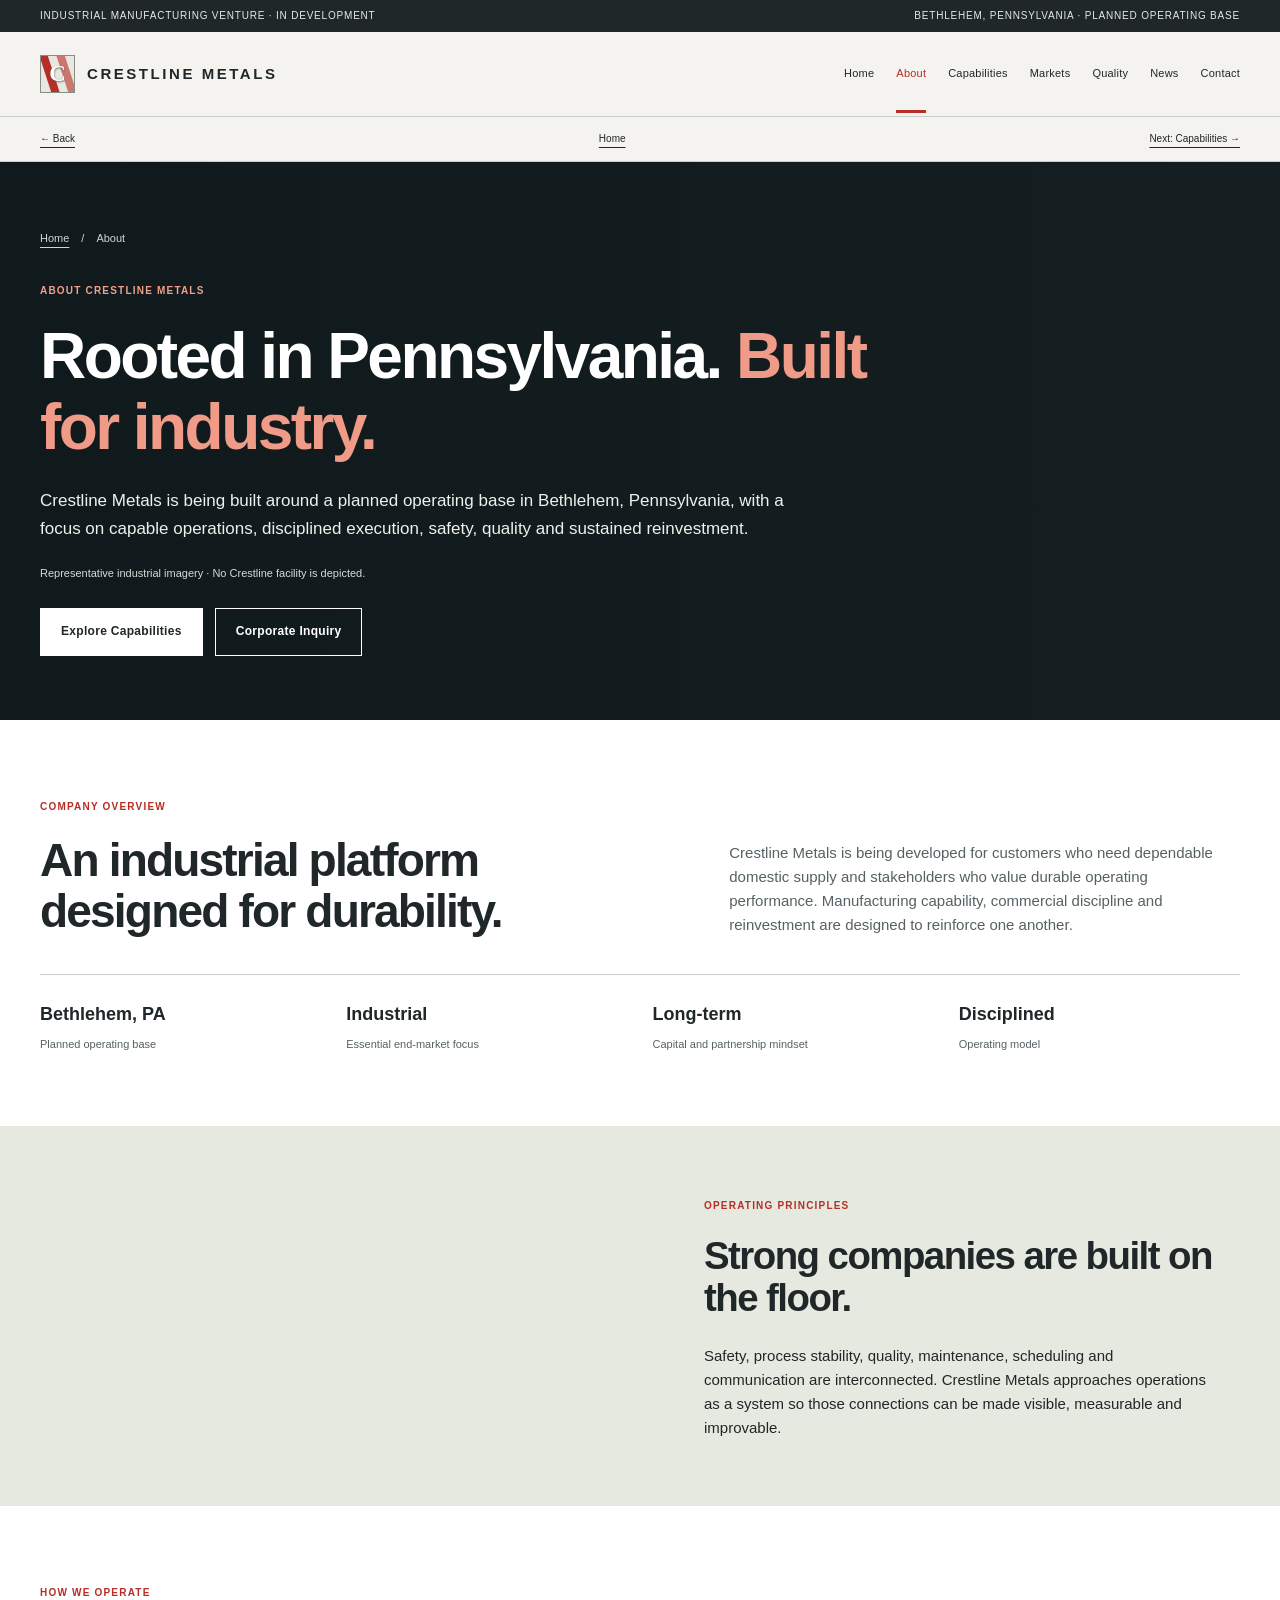
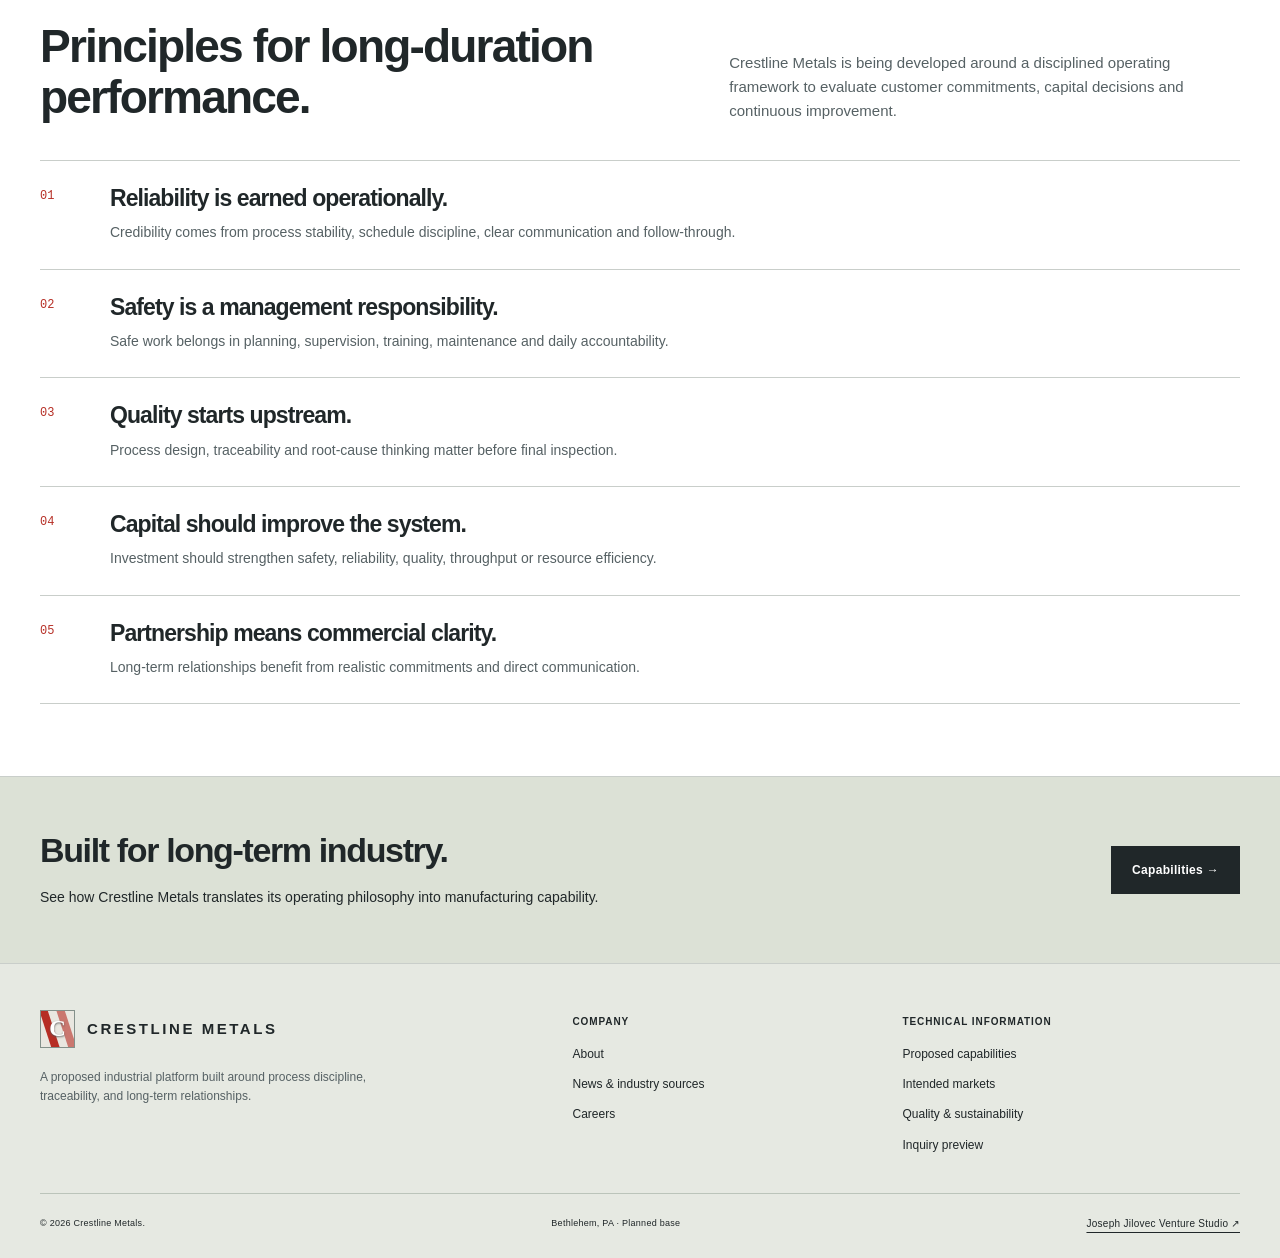
==== about.html @ 46e15cd1 "Build Crestline's material-to-buyer story and consolidate its theme Connect requirements, a proposed" ====
<!doctype html><html lang='en'><head><meta charset='utf-8'><meta name='viewport' content='width=device-width,initial-scale=1'><meta name="description" content="Company direction for a steel-manufacturing venture in development, with Bethlehem, Pennsylvania as the planned operating base."><title>About | Crestline Metals</title><link rel='stylesheet' href='/styles.css'><link rel="canonical" href="https://crestlinemetals.josephjilovec.com/about"><meta property="og:site_name" content="Crestline Metals"><meta property="og:type" content="website"><meta property="og:url" content="https://crestlinemetals.josephjilovec.com/about"><link rel="icon" href="/assets/crestline-mark.svg" type="image/svg+xml"></head><body><a class="skip" href="#main">Skip to content</a><header class="site-header"><div class="stage-strip"><div class="wrap"><span>Industrial manufacturing venture · In development</span><span>Bethlehem, Pennsylvania · Planned operating base</span></div></div><div class="wrap nav"><a class="brand" href="/" aria-label="Crestline Metals home"><span class="mark" aria-hidden="true"><span>C</span></span><span class="brandtext"><strong>CRESTLINE METALS</strong></span></a><nav class="navlinks" aria-label="Main navigation"><a href="/">Home</a><a href="/about" aria-current="page">About</a><a href="/capabilities">Capabilities</a><a href="/markets">Markets</a><a href="/quality">Quality</a><a href="/news">News</a><a href="/contact">Contact</a></nav><button class="menu" id="menu" type="button" aria-expanded="false" aria-controls="mobilepanel">Menu <span aria-hidden="true">+</span></button></div><nav class="mobilepanel" id="mobilepanel" aria-label="Mobile navigation" hidden><a href="/">Home</a><a href="/about" aria-current="page">About</a><a href="/capabilities">Capabilities</a><a href="/markets">Markets</a><a href="/quality">Quality</a><a href="/news">News</a><a href="/contact">Contact</a><a href="/careers">Careers</a></nav></header><div class='backbar'><div class='wrap'><a href='/' onclick='if(history.length>1){event.preventDefault();history.back()}'>← Back</a><a href='/'>Home</a><a href='/capabilities'>Next: Capabilities →</a></div></div><main id="main"><section class='hero page'><div class='hero-bg' aria-hidden='true' style="background-image:url('https://images.pexels.com/photos/32845683/pexels-photo-32845683.jpeg?auto=compress&cs=tinysrgb&w=1400')"></div><div class='hero-grid'></div><div class='wrap hero-inner'><div class='breadcrumb'><a href='/'>Home</a><span>/</span><span>About</span></div><span class='eyebrow'>About Crestline Metals</span><h1>Rooted in Pennsylvania. <span>Built for industry.</span></h1><p class='lead'>Crestline Metals is being built around a planned operating base in Bethlehem, Pennsylvania, with a focus on capable operations, disciplined execution, safety, quality and sustained reinvestment.</p><p class='image-note'>Representative industrial imagery · No Crestline facility is depicted.</p><div class='hero-actions'><a class='btn white' href='/capabilities'>Explore Capabilities</a><a class='btn outline' href='/contact'>Corporate Inquiry</a></div></div></section><section class='section white'><div class='wrap'><div class='section-head' data-reveal><div><span class='eyebrow'>Company Overview</span><h2>An industrial platform designed for durability.</h2></div><p>Crestline Metals is being developed for customers who need dependable domestic supply and stakeholders who value durable operating performance. Manufacturing capability, commercial discipline and reinvestment are designed to reinforce one another.</p></div><div class='statband'><div class='stat'><strong>Bethlehem, PA</strong><span>Planned operating base</span></div><div class='stat'><strong>Industrial</strong><span>Essential end-market focus</span></div><div class='stat'><strong>Long-term</strong><span>Capital and partnership mindset</span></div><div class='stat'><strong>Disciplined</strong><span>Operating model</span></div></div></div></section><section class='split'><div class='split-image' role='img' aria-label='Representative industrial imagery; not a Crestline facility' style="background-image:url('https://images.pexels.com/photos/2760241/pexels-photo-2760241.jpeg?auto=compress&cs=tinysrgb&w=1000')"></div><div class='split-copy'><span class='eyebrow'>Operating Principles</span><h2>Strong companies are built on the floor.</h2><p>Safety, process stability, quality, maintenance, scheduling and communication are interconnected. Crestline Metals approaches operations as a system so those connections can be made visible, measurable and improvable.</p></div></section><section class='section white'><div class='wrap'><div class='section-head'><div><span class='eyebrow'>How We Operate</span><h2>Principles for long-duration performance.</h2></div><p>Crestline Metals is being developed around a disciplined operating framework to evaluate customer commitments, capital decisions and continuous improvement.</p></div><div class='principles'><article class='principle'><i>01</i><div><h3>Reliability is earned operationally.</h3><p>Credibility comes from process stability, schedule discipline, clear communication and follow-through.</p></div></article><article class='principle'><i>02</i><div><h3>Safety is a management responsibility.</h3><p>Safe work belongs in planning, supervision, training, maintenance and daily accountability.</p></div></article><article class='principle'><i>03</i><div><h3>Quality starts upstream.</h3><p>Process design, traceability and root-cause thinking matter before final inspection.</p></div></article><article class='principle'><i>04</i><div><h3>Capital should improve the system.</h3><p>Investment should strengthen safety, reliability, quality, throughput or resource efficiency.</p></div></article><article class='principle'><i>05</i><div><h3>Partnership means commercial clarity.</h3><p>Long-term relationships benefit from realistic commitments and direct communication.</p></div></article></div></div></section></main><section class='final'><div class='wrap finalgrid'><div><h2>Built for long-term industry.</h2><p>See how Crestline Metals translates its operating philosophy into manufacturing capability.</p></div><a class='btn dark' href='/capabilities'>Capabilities →</a></div></section><footer><div class="wrap"><div class="footergrid"><div class="footerbrand"><a class="brand" href="/"><span class="mark" aria-hidden="true"><span>C</span></span><span class="brandtext"><strong>CRESTLINE METALS</strong></span></a><p>A proposed industrial platform built around process discipline, traceability, and long-term relationships.</p></div><nav class="fcol" aria-label="Company links"><h2>Company</h2><a href="/about">About</a><a href="/news">News &amp; industry sources</a><a href="/careers">Careers</a></nav><nav class="fcol" aria-label="Technical links"><h2>Technical information</h2><a href="/capabilities">Proposed capabilities</a><a href="/markets">Intended markets</a><a href="/quality">Quality &amp; sustainability</a><a href="/contact">Inquiry preview</a></nav></div><div class="footerbottom"><span>© <span data-year>2026</span> Crestline Metals.</span><span>Bethlehem, PA · Planned base</span><a href="https://josephjilovec.com" target="_blank" rel="noopener noreferrer">Joseph Jilovec Venture Studio ↗</a></div></div></footer><script src='/site.js'></script></body></html>
---- styles.css ----
:root{--ink:#202729;--muted:#566164;--red:#b62e25;--paper:#f4f3ef;--white:#fff;--line:#c9ceca;--dark:#202729;--max:1260px}*{box-sizing:border-box}html{scroll-behavior:smooth;scroll-padding-top:130px}body{margin:0;background:var(--paper);color:var(--ink);font:16px/1.6 "Arial",ui-sans-serif,system-ui,sans-serif;-webkit-font-smoothing:antialiased}a{color:inherit;text-underline-offset:5px}button,input,select,textarea{font:inherit}button{cursor:pointer}img{display:block;max-width:100%;height:auto}h1,h2,h3,h4,p,figure{margin:0}h1,h2,h3,h4{line-height:1.1;font-weight:700;letter-spacing:-.04em}h1{font-size:clamp(46px,5.5vw,78px)}h2{font-size:clamp(34px,3.6vw,52px)}h3{font-size:24px}p+p{margin-top:18px}.wrap{width:min(calc(100% - 80px),var(--max));margin-inline:auto}a:focus-visible,button:focus-visible,select:focus-visible,input:focus-visible,textarea:focus-visible,summary:focus-visible,[tabindex="-1"]:focus-visible{outline:3px solid var(--red);outline-offset:5px}[hidden]{display:none!important}::selection{background:#eac1b7;color:#202729}.skip{position:fixed;top:8px;left:15px;transform:translateY(-170%);z-index:100;background:#fff;border:2px solid var(--red);padding:10px 15px}.skip:focus{transform:translateY(0)}.site-header{position:sticky;top:0;background:var(--paper);z-index:20;border-bottom:1px solid var(--line)}.stage-strip{background:var(--ink);color:#e6e9e4;font-size:9px;letter-spacing:.08em;text-transform:uppercase}.stage-strip>.wrap{display:flex;justify-content:space-between;gap:20px;padding-block:9px;line-height:1.4}.nav{display:flex;justify-content:space-between;gap:25px;align-items:center;min-height:84px}.brand{display:flex;gap:12px;align-items:center;text-decoration:none;color:var(--ink);flex-shrink:0}.brandtext strong{display:block;font-size:15px;font-weight:800;letter-spacing:.17em}.mark{position:relative;display:grid;place-items:center;width:35px;height:38px;background:#e9e7e0;border:1px solid #83908a;overflow:hidden;isolation:isolate;font-family:Georgia,serif;font-size:23px;font-weight:700}.mark:before,.mark:after{content:"";width:8px;height:55px;position:absolute;z-index:-1;background:var(--red);transform:rotate(-18deg);top:-8px}.mark:before{left:5px}.mark:after{right:3px;opacity:.6}.mark span{color:#fff;text-shadow:0 1px 2px #555}.navlinks{display:flex;gap:22px;align-items:center;font-size:11px;letter-spacing:.02em}.navlinks a{text-decoration:none;padding-block:30px;position:relative}.navlinks a:hover,.navlinks a[aria-current=page]{color:var(--red)}.navlinks a[aria-current=page]:after{content:"";position:absolute;bottom:0;left:0;right:0;height:3px;background:var(--red)}.menu{display:none}.mobilepanel{padding:8px 24px 20px;max-height:70vh;overflow:auto}.mobilepanel a{display:block;text-decoration:none;padding:10px 0;border-top:1px solid var(--line);font-size:14px}.btn{display:inline-flex;align-items:center;justify-content:space-between;gap:25px;min-height:48px;padding:13px 20px;border:1px solid transparent;font-size:12px;font-weight:700;line-height:1.4;text-decoration:none;letter-spacing:.025em}.btn.red{background:var(--red);color:#fff}.btn.red:hover{background:#96251e}.btn.dark{background:var(--ink);color:#fff}.btn.dark:hover{background:#384345}.btn.white{background:#fff;color:var(--ink)}.btn.outline{border-color:currentColor;background:transparent;color:inherit}.btn span{font-size:21px;font-weight:400;line-height:1}.under-link{font-size:13px;font-weight:600}.brief-link{font-size:10px;color:var(--muted);display:block;width:fit-content;margin-top:24px}.eyebrow,.section-label{font-size:10px;font-weight:700;line-height:1.7;text-transform:uppercase;letter-spacing:.12em;color:var(--red)}.material-hero{display:grid;grid-template-columns:.9fr 1.1fr;padding-top:44px;padding-bottom:45px;gap:55px;align-items:center}.material-copy h1{margin:23px 0 28px;font-size:clamp(46px,5.1vw,73px);line-height:1.02;letter-spacing:-.055em}.material-copy h1 span{color:var(--red)}.lead{font-size:19px;line-height:1.65;max-width:630px}.material-copy .lead{font-size:17px;max-width:440px;color:#475357}.material-copy .btn{margin-top:28px}.material-copy>.under-link{display:block;margin-top:18px;font-size:12px;width:fit-content}.material-photo{align-self:stretch;display:flex;flex-direction:column;min-height:540px;background:var(--ink)}.material-photo img{flex:1;width:100%;height:460px;object-fit:cover;object-position:54% 50%}.material-photo figcaption{display:flex;justify-content:space-between;gap:16px;background:var(--ink);color:#d6dfdc;padding:13px 16px;font-size:9px;line-height:1.5}.material-photo figcaption span:first-child{text-transform:uppercase;letter-spacing:.07em;flex-shrink:0;color:#fff}.development-band{border-block:1px solid var(--line);background:#e9ebe5}.development-band>.wrap{display:grid;grid-template-columns:1.2fr 1fr 1fr}.development-band .wrap>div{padding:22px 24px;border-right:1px solid var(--line)}.development-band .wrap>div:first-child{padding-left:0}.development-band .wrap>div:last-child{border:0}.development-band span{display:block;font-size:9px;text-transform:uppercase;letter-spacing:.12em;color:var(--muted);margin-bottom:7px}.development-band strong{font-size:14px;font-weight:600}.requirements-section{padding-block:86px}.requirements-intro{display:grid;grid-template-columns:1.1fr .9fr;gap:85px;margin:22px 0 42px;align-items:end}.requirements-intro p{font-size:16px;color:var(--muted)}.requirement-topics{display:grid;grid-template-columns:repeat(3,1fr);gap:34px;margin:0}.requirement-topics>div{border-top:2px solid #8c9a93;padding-top:21px}.requirement-topics dt{font-size:17px;font-weight:700}.requirement-topics dd{font-size:14px;color:var(--muted);margin:12px 0 0}.route-section{padding-block:85px;background:#e7e9e3;border-block:1px solid var(--line)}.route-grid{display:grid;grid-template-columns:.85fr 1.15fr;gap:100px}.route-grid h2{margin:18px 0 26px}.route-grid>div>p:not(.section-label){font-size:15px;color:var(--muted)}.scope-note{font-size:11px!important;line-height:1.65;color:var(--muted);margin-top:22px!important}.route-grid .under-link{display:inline-block;margin-top:25px}.process-route{border-top:1px solid #8e9a92}.process-route details{border-bottom:1px solid #9eaaa1}.process-route summary{display:grid;grid-template-columns:34px 1fr 18px;gap:14px;align-items:start;list-style:none;cursor:pointer;padding:24px 0}.process-route summary::-webkit-details-marker{display:none}.route-number{font-size:11px;color:var(--red);padding-top:5px}.process-route summary strong{display:block;font-size:26px;font-weight:600;line-height:1.2;letter-spacing:-.025em}.process-route summary small{display:block;font-size:11px;color:var(--muted);margin-top:7px}.expand{font-size:25px;line-height:1}.process-route details[open] .expand{transform:rotate(45deg)}.process-route details>div{padding:0 30px 23px 48px;font-size:14px;color:#40514b}.process-route dl{border-left:2px solid #9bac9b;padding-left:16px;margin:20px 0 0}.process-route dt{font-size:9px;text-transform:uppercase;letter-spacing:.1em}.process-route dd{font-size:12px;margin:8px 0 0}.trace-section{display:grid;grid-template-columns:.85fr 1.15fr;gap:100px;padding-block:90px;align-items:center}.trace-intro h2{margin:18px 0 25px}.trace-intro p:not(.section-label){font-size:15px;color:var(--muted)}.trace-intro .under-link{display:inline-block;margin-top:25px}.traveler{background:#fff;border:1px solid #b3bbb4;padding:30px;box-shadow:9px 9px 0 #e1e5dc;font-family:Arial,sans-serif}.traveler-head{display:flex;justify-content:space-between;gap:18px;font:10px/1.5 ui-monospace,monospace;padding-bottom:19px;border-bottom:1px solid #bec6bd}.status-tag{color:#804520;border:1px solid #c9ae8c;background:#f8f0de;padding:3px 7px;font-size:9px}.traveler h3{font-size:29px;letter-spacing:-.03em;margin:24px 0 9px}.traveler-subtitle{font-size:11px;color:var(--muted)}.traveler dl{margin:25px 0}.traveler dl>div{display:grid;grid-template-columns:.8fr 1.2fr;gap:25px;padding:16px 0;border-top:1px solid #d2d8d1}.traveler dt{font-size:11px;font-weight:700}.traveler dd{font-size:12px;color:#59665d;margin:0}.traveler-note{font-size:10px;border-top:1px solid #bec6bd;padding-top:16px;color:#5d665f}.buyer-section{background:var(--ink);color:#dfe4de;padding-block:85px}.buyer-grid{display:grid;grid-template-columns:.85fr 1.15fr;gap:100px}.buyer-section .section-label{color:#f0a08d}.buyer-section h2{color:#fff;margin:18px 0 28px}.buyer-section p{font-size:15px}.buyer-section .scope-note{color:#bec8c0}.buyer-workspace{background:#fff;color:var(--ink);padding:30px}.buyer-workspace form{display:grid;gap:22px}.field label{display:block;font-size:12px;font-weight:700;margin-bottom:9px}.field label span{font-weight:400;color:var(--muted);font-size:10px}.field input,.field select,.field textarea{display:block;width:100%;min-height:48px;padding:12px;border:1px solid #8d9c90;border-radius:0;color:var(--ink);background:#fff;font-size:15px}.field textarea{resize:vertical;min-height:100px}.buyer-workspace .btn{width:100%}.brief-result{border-top:1px dashed var(--line);margin-top:28px;padding-top:26px}.brief-result h3{margin-bottom:20px;font-size:24px}.brief-result label{display:block;font-size:10px;text-transform:uppercase;letter-spacing:.08em;color:#5a665e;margin-bottom:8px}.brief-result textarea{display:block;width:100%;font:12px/1.7 ui-monospace,monospace;color:var(--ink);background:#f0f2eb;border:1px solid #aab5a7;padding:13px;min-height:280px;resize:vertical}.brief-result #brief-status{font-size:11px;color:var(--muted);padding:12px 0}.brief-result .scope-note{font-size:10px!important;color:var(--muted);margin-top:14px!important}.technical-index{padding-block:80px;display:grid;grid-template-columns:.85fr 1.15fr;gap:100px}.technical-index h2{margin-top:18px}.technical-index nav{border-top:1px solid #9da89e}.technical-index nav a{display:flex;justify-content:space-between;align-items:center;gap:24px;text-decoration:none;border-bottom:1px solid var(--line);padding:22px 0;font-size:16px}.technical-index nav a:hover{color:var(--red)}footer{background:#e6e9e2;border-top:1px solid var(--line);padding:46px 0 26px}.footergrid{display:grid;grid-template-columns:1.4fr .8fr 1fr;gap:60px}.footerbrand p{font-size:12px;color:var(--muted);max-width:330px;margin-top:20px}.fcol h2{font-size:10px;letter-spacing:.09em;text-transform:uppercase;margin:6px 0 18px}.fcol a{display:block;width:fit-content;font-size:12px;text-decoration:none;margin-top:11px}.fcol a:hover{text-decoration:underline}.footerbottom{display:flex;justify-content:space-between;gap:20px;font-size:9px;letter-spacing:.03em;border-top:1px solid #bbc4ba;margin-top:38px;padding-top:22px}.footerbottom a{font-size:10px}.backbar{border-bottom:1px solid var(--line);font-size:10px}.backbar>.wrap{display:flex;justify-content:space-between;gap:20px;padding-block:14px}.hero.page{position:relative;isolation:isolate;color:#fff;overflow:hidden;background:var(--ink);padding:68px 0 64px}.hero-bg{position:absolute;inset:0;z-index:-2;background-position:center;background-size:cover}.hero.page:after{content:"";position:absolute;inset:0;z-index:-1;background:linear-gradient(90deg,rgba(15,25,28,.95),rgba(15,25,28,.66))}.hero-inner{position:relative}.hero.page h1{color:#fff;font-size:clamp(42px,5vw,68px);max-width:850px;margin:20px 0 25px}.hero.page h1 span{color:#f09b88}.hero .eyebrow{color:#f0a08d}.breadcrumb{display:flex;gap:12px;align-items:center;margin-bottom:28px;font-size:11px;color:#cbd7d0}.breadcrumb a{font-size:11px}.hero .lead{font-size:17px;max-width:750px;color:#eef1eb}.hero-actions{display:flex;gap:12px;flex-wrap:wrap;margin-top:26px}.image-note{font-size:10px;line-height:1.5;color:#d4ded6;margin-top:22px!important}.section{padding:72px 0}.section.white{background:#fff}.section.soft{background:#e9ece5}.section.dark{background:var(--ink);color:#d3ded5}.section.dark h2,.section.dark h3{color:#fff}.section.dark .eyebrow,.section.dark .num{color:#f1a18d}.section-head{display:grid;grid-template-columns:1.1fr .9fr;gap:65px;margin-bottom:37px;align-items:end}.section-head h2{margin-top:18px}.section-head>p{font-size:15px;color:var(--muted)}.dark .section-head>p{color:#c5d0c8}.grid4,.marketgrid{display:grid;grid-template-columns:repeat(4,minmax(0,1fr));gap:25px}.marketgrid{grid-template-columns:repeat(3,minmax(0,1fr))}.card{padding:25px 0;border-top:1px solid #9ba79d;text-decoration:none;display:block}.card .num{font:10px/1.5 ui-monospace,monospace;color:var(--red);display:block;margin-bottom:17px}.card h3{font-size:21px;line-height:1.2;margin:8px 0 15px}.card p{font-size:13px;line-height:1.7;color:var(--muted)}.dark .card p{color:#bdcbbf}.card small{font-size:10px;display:block;margin-top:19px;color:var(--red)}.dark .card small{color:#f2a28e}.card:hover{border-color:var(--red)}.statband{display:grid;grid-template-columns:repeat(4,minmax(0,1fr));gap:25px;border-top:1px solid var(--line);padding-top:25px}.stat strong{display:block;font-size:18px}.stat span{display:block;font-size:11px;color:var(--muted);margin-top:8px}.split{display:grid;grid-template-columns:1fr 1fr;min-height:380px;background:#e6e9e0}.split-image{min-height:360px;background-size:cover;background-position:center}.split-copy{padding:64px 10%;align-self:center}.split-copy h2{font-size:clamp(32px,3vw,46px);margin:18px 0 25px}.split-copy p{font-size:15px}.split.dark{background:var(--ink);color:#c7d3c9}.split.dark h2{color:#fff}.split.dark .eyebrow{color:#f2a28e}.principles{border-top:1px solid var(--line)}.principle{display:grid;grid-template-columns:50px 1fr;gap:20px;padding:25px 0;border-bottom:1px solid var(--line)}.principle i{font:12px/1.7 ui-monospace,monospace;color:var(--red)}.principle h3{font-size:23px;margin-bottom:10px}.principle p{font-size:14px;color:var(--muted)}.process{display:grid;grid-template-columns:repeat(4,minmax(0,1fr));gap:25px;border-top:1px solid #728477;padding-top:24px}.step b{display:block;color:#fff;font-size:16px}.step span{display:block;font-size:12px;color:#c4d0c5;margin-top:10px}.quote{border-left:3px solid var(--red);padding:10px 0 10px 30px}.quote blockquote{margin:0;font-size:clamp(24px,3vw,40px);line-height:1.4;letter-spacing:-.025em;max-width:1000px}.final{padding:55px 0;background:#dce1d6;border-top:1px solid var(--line)}.finalgrid{display:flex;align-items:center;justify-content:space-between;gap:45px}.final h2{font-size:34px}.final p{font-size:14px;margin-top:16px}.newslist{border-top:1px solid var(--line)}.newsrow{display:grid;grid-template-columns:150px 1fr;gap:40px;padding:30px 0;border-bottom:1px solid var(--line);text-decoration:none}.newsrow time{font-size:12px;color:var(--red);font-weight:700}.newsrow h3{font-size:23px;margin-bottom:12px}.newsrow p{font-size:14px;color:var(--muted)}.form-shell{display:grid;grid-template-columns:.9fr 1.1fr;gap:80px}.form-shell>div>p{font-size:15px}.contactcards{display:grid;gap:20px;margin-top:32px}.contactcard{border-top:1px solid #a4b39f;padding-top:15px}.contactcard strong{display:block;font-size:13px}.contactcard span{display:block;font-size:12px;color:var(--muted);margin-top:5px}.formgrid{display:grid;grid-template-columns:1fr 1fr;gap:24px 20px}.field.full{grid-column:1/-1}.formfoot{margin-top:25px;display:flex;justify-content:space-between;align-items:center;gap:18px}.formnote{font-size:11px;color:var(--muted);max-width:230px}.status{font-size:13px;margin-top:22px;color:var(--ink);white-space:pre-line}
@media(min-width:901px){.mobilepanel{display:none}}@media(max-width:1100px){.wrap{width:calc(100% - 56px)}.navlinks{gap:14px;font-size:10px}.brandtext strong{font-size:13px}.material-hero{gap:32px}.material-copy h1{font-size:57px}.route-grid,.trace-section,.buyer-grid,.technical-index{gap:55px}.requirements-intro{gap:50px}.grid4{grid-template-columns:repeat(2,minmax(0,1fr))}}@media(max-width:900px){.navlinks{display:none}.menu{display:flex;justify-content:space-between;align-items:center;gap:20px;min-height:44px;padding:8px 12px;font-size:12px;border:1px solid #7d8e81;background:transparent;color:var(--ink)}.nav{min-height:75px}.section-head{gap:35px}.material-copy h1{font-size:49px}.material-photo{min-height:500px}.material-photo img{height:440px}.route-grid,.trace-section,.buyer-grid,.technical-index{gap:35px}.material-photo figcaption{flex-direction:column;gap:5px}.form-shell{gap:40px}.footergrid{gap:30px}.stage-strip{font-size:8px}}@media(max-width:760px){html{scroll-padding-top:150px}.wrap{width:calc(100% - 36px)}.stage-strip>.wrap{flex-direction:column;gap:4px;padding-block:8px;font-size:8px;letter-spacing:.05em}.nav{min-height:69px}.brandtext strong{font-size:12px;letter-spacing:.13em}.mark{width:29px;height:32px;font-size:21px}.brand{gap:9px}.material-hero{grid-template-columns:1fr;padding-top:35px;padding-bottom:30px;gap:30px}.material-copy h1{font-size:clamp(43px,10vw,62px);margin:20px 0 25px}.material-copy .lead{font-size:16px}.material-photo{min-height:0}.material-photo img{height:330px;flex:auto;object-position:55% 50%}.material-photo figcaption{font-size:9px;padding:12px 14px}.material-copy>.brief-link{margin-top:18px}.development-band>.wrap{grid-template-columns:1fr}.development-band .wrap>div{padding:15px 0;border-right:0;border-bottom:1px solid var(--line);display:grid;grid-template-columns:90px 1fr;gap:15px;align-items:center}.development-band span{margin:0;font-size:8px}.development-band strong{font-size:12px}.requirements-section{padding-block:55px}.requirements-intro{grid-template-columns:1fr;gap:24px;margin-bottom:28px}.requirements-intro h2{font-size:37px}.requirements-intro p{font-size:15px}.requirement-topics{grid-template-columns:1fr;gap:23px}.requirement-topics>div{padding-top:18px;border-top-width:1px}.requirement-topics dt{font-size:17px}.requirement-topics dd{font-size:13px;margin-top:8px}.route-section{padding-block:55px}.route-grid,.trace-section,.buyer-grid,.technical-index{grid-template-columns:1fr;gap:34px}.route-grid h2,.trace-intro h2,.buyer-section h2,.technical-index h2{font-size:38px}.process-route summary{padding-block:21px;gap:9px;grid-template-columns:28px 1fr 18px}.process-route details>div{padding-left:37px;padding-right:10px}.process-route summary strong{font-size:24px}.trace-section{padding-block:55px}.traveler{padding:23px 18px;box-shadow:5px 6px 0 #e1e5dc;margin-right:5px}.traveler-head{gap:10px;font-size:9px;align-items:center}.traveler-head .status-tag{font-size:8px}.traveler h3{font-size:28px}.traveler dl>div{grid-template-columns:1fr;gap:7px;padding-block:13px}.traveler dd{font-size:12px}.buyer-section{padding-block:55px}.buyer-workspace{padding:25px 18px}.buyer-section .scope-note{font-size:11px!important}.field select,.field input,.field textarea{font-size:15px}.buyer-workspace .btn{font-size:11px;gap:15px}.technical-index{padding-block:55px}.technical-index nav a{font-size:14px}.footergrid{grid-template-columns:1fr 1fr;gap:30px 20px}.footerbrand{grid-column:1/-1}.footerbottom{flex-direction:column;gap:12px;font-size:10px}.hero.page{padding:40px 0}.hero.page h1{font-size:43px;margin-top:18px}.hero .lead{font-size:16px}.breadcrumb{margin-bottom:23px}.backbar>.wrap{font-size:9px;gap:12px;padding-block:12px}.section{padding-block:50px}.section-head{grid-template-columns:1fr;gap:24px;margin-bottom:28px}.section-head h2{font-size:35px}.grid4,.marketgrid{grid-template-columns:1fr;gap:10px}.card{padding-block:23px}.card h3{font-size:24px}.card p{font-size:14px}.statband{grid-template-columns:1fr 1fr;gap:25px}.stat strong{font-size:16px}.split{grid-template-columns:1fr}.split-image{min-height:270px}.split-copy{padding:45px 23px}.split-copy h2{font-size:35px}.process{grid-template-columns:1fr 1fr;gap:27px}.principle{grid-template-columns:28px 1fr;gap:12px}.principle h3{font-size:23px}.quote{padding-left:20px}.quote blockquote{font-size:26px}.finalgrid{flex-direction:column;align-items:flex-start;gap:25px}.final h2{font-size:32px}.newsrow{grid-template-columns:1fr;gap:12px;padding-block:26px}.form-shell{grid-template-columns:1fr;gap:38px}.formgrid{grid-template-columns:1fr;gap:20px}.formfoot{flex-direction:column;align-items:flex-start;gap:20px}.formnote{max-width:none}.image-note{font-size:9px}.eyebrow,.section-label{font-size:9px}}@media(max-width:360px){.wrap{width:calc(100% - 30px)}.brandtext strong{font-size:10px;letter-spacing:.11em}.brand{gap:8px}.menu{gap:12px;padding-inline:9px}.material-copy h1{font-size:43px}.material-photo img{height:280px}.material-photo figcaption{font-size:8px}.traveler-head{flex-wrap:wrap}.buyer-workspace{padding:22px 14px}.btn{padding:12px 15px;font-size:11px}.hero.page h1{font-size:38px}.field label{font-size:11px}.field select,.field input,.field textarea{font-size:14px}.requirement-topics dt{font-size:16px}.footergrid{grid-template-columns:1fr}.footerbrand{grid-column:auto}}@media(prefers-reduced-motion:reduce){html{scroll-behavior:auto}*,*:before,*:after{animation:none!important;transition:none!important}}

.material-photo figcaption{font-size:10px}.traveler-head,.status-tag,.traveler-note{font-size:11px}.image-note{font-size:11px}.stage-strip{font-size:10px}@media(max-width:760px){.stage-strip>.wrap{font-size:9px}.material-photo figcaption{font-size:10px}.traveler-head .status-tag{font-size:10px}.image-note{font-size:10px}}
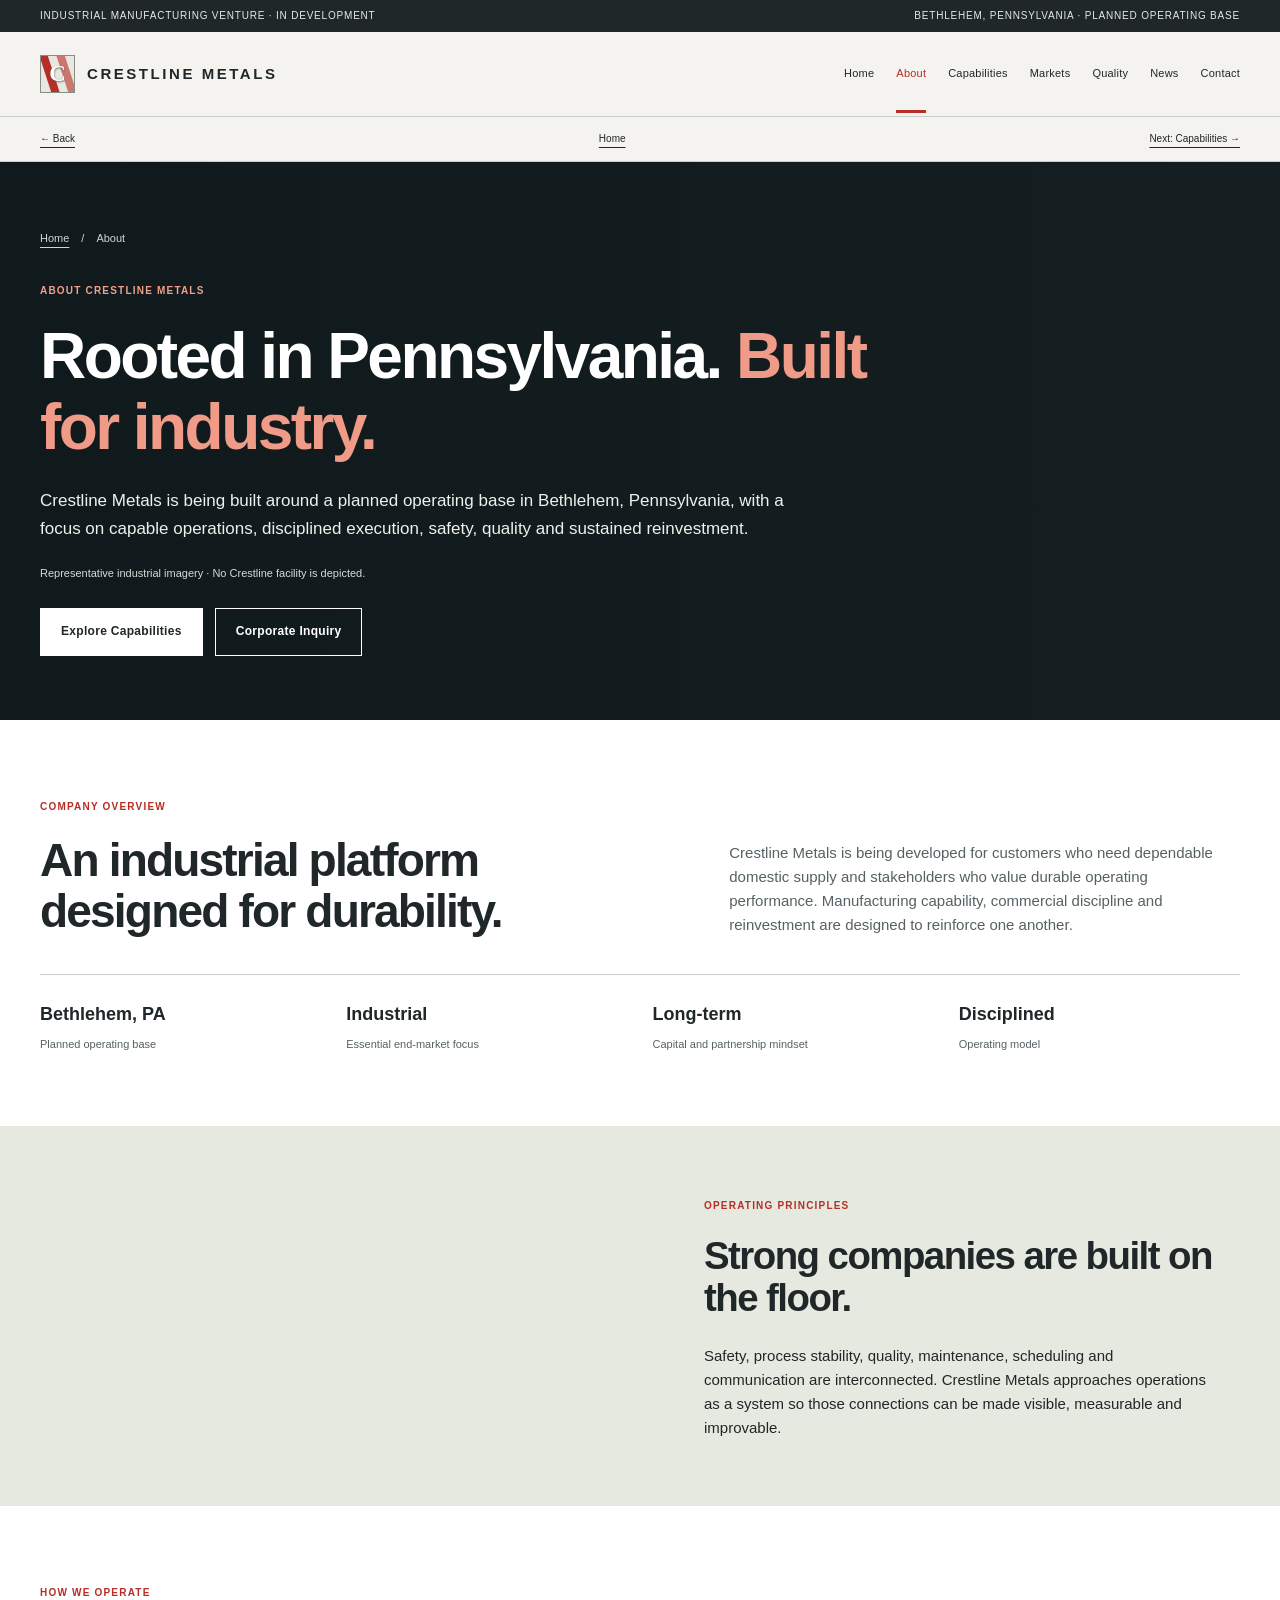
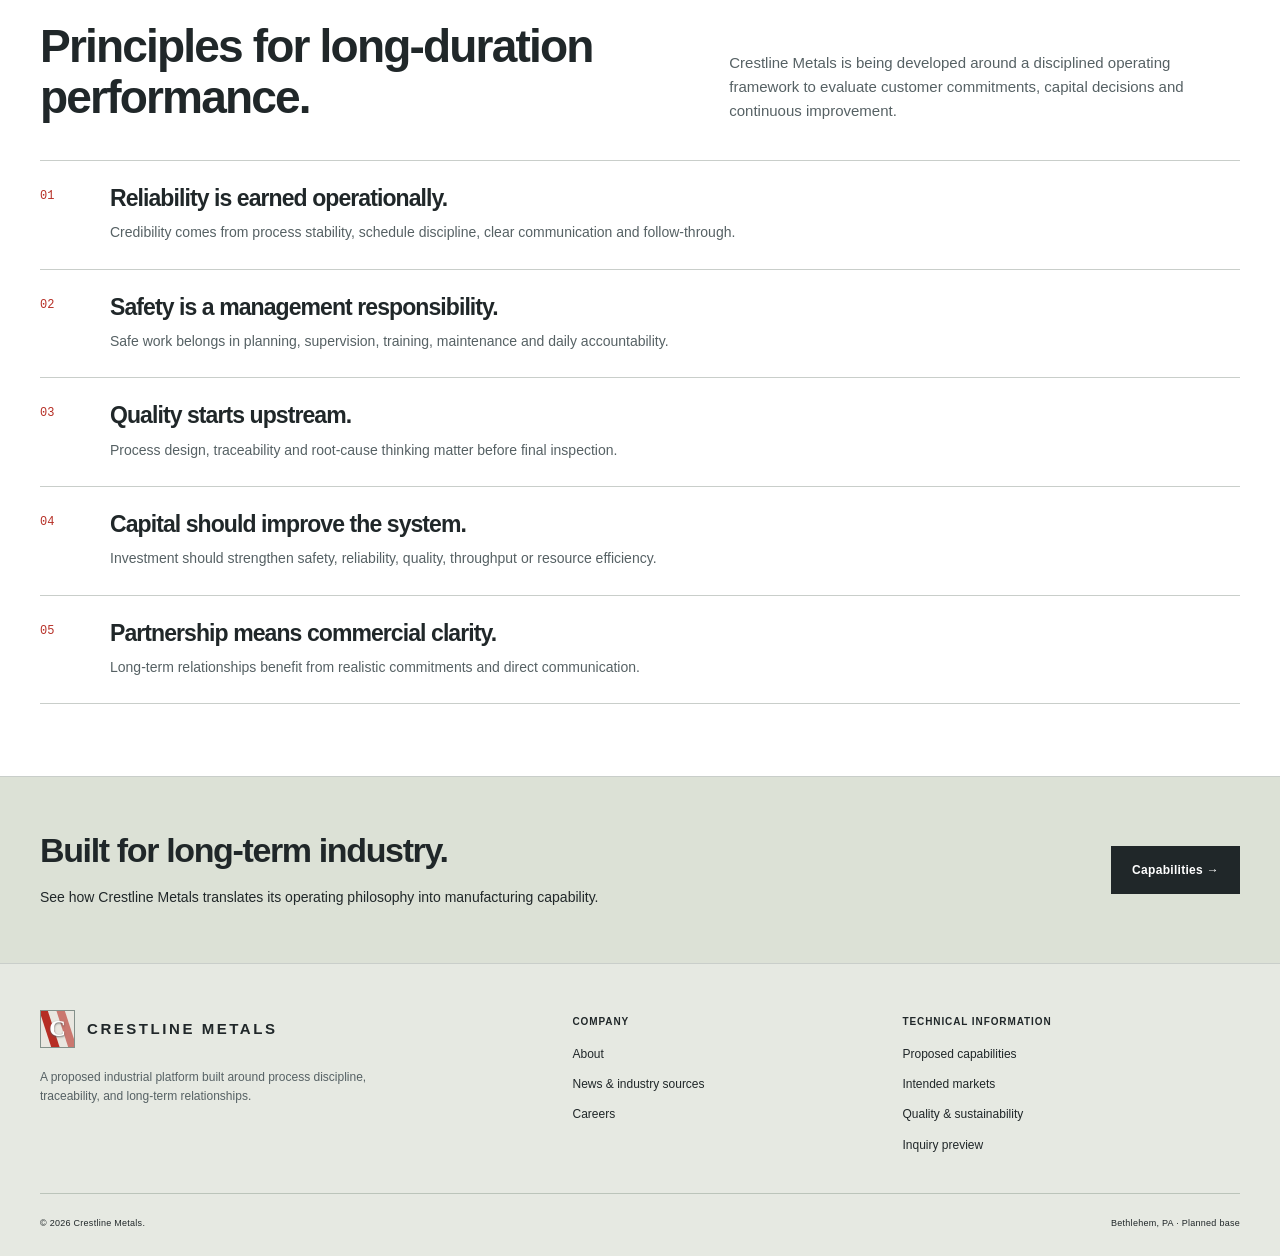
==== commit 69e567ed: "Remove repository links and personal studio promotion from the public website Keep navigation focuse" ====
--- a/about.html
+++ b/about.html
@@ -1 +1 @@
-<!doctype html><html lang='en'><head><meta charset='utf-8'><meta name='viewport' content='width=device-width,initial-scale=1'><meta name="description" content="Company direction for a steel-manufacturing venture in development, with Bethlehem, Pennsylvania as the planned operating base."><title>About | Crestline Metals</title><link rel='stylesheet' href='/styles.css'><link rel="canonical" href="https://crestlinemetals.josephjilovec.com/about"><meta property="og:site_name" content="Crestline Metals"><meta property="og:type" content="website"><meta property="og:url" content="https://crestlinemetals.josephjilovec.com/about"><link rel="icon" href="/assets/crestline-mark.svg" type="image/svg+xml"></head><body><a class="skip" href="#main">Skip to content</a><header class="site-header"><div class="stage-strip"><div class="wrap"><span>Industrial manufacturing venture · In development</span><span>Bethlehem, Pennsylvania · Planned operating base</span></div></div><div class="wrap nav"><a class="brand" href="/" aria-label="Crestline Metals home"><span class="mark" aria-hidden="true"><span>C</span></span><span class="brandtext"><strong>CRESTLINE METALS</strong></span></a><nav class="navlinks" aria-label="Main navigation"><a href="/">Home</a><a href="/about" aria-current="page">About</a><a href="/capabilities">Capabilities</a><a href="/markets">Markets</a><a href="/quality">Quality</a><a href="/news">News</a><a href="/contact">Contact</a></nav><button class="menu" id="menu" type="button" aria-expanded="false" aria-controls="mobilepanel">Menu <span aria-hidden="true">+</span></button></div><nav class="mobilepanel" id="mobilepanel" aria-label="Mobile navigation" hidden><a href="/">Home</a><a href="/about" aria-current="page">About</a><a href="/capabilities">Capabilities</a><a href="/markets">Markets</a><a href="/quality">Quality</a><a href="/news">News</a><a href="/contact">Contact</a><a href="/careers">Careers</a></nav></header><div class='backbar'><div class='wrap'><a href='/' onclick='if(history.length>1){event.preventDefault();history.back()}'>← Back</a><a href='/'>Home</a><a href='/capabilities'>Next: Capabilities →</a></div></div><main id="main"><section class='hero page'><div class='hero-bg' aria-hidden='true' style="background-image:url('https://images.pexels.com/photos/32845683/pexels-photo-32845683.jpeg?auto=compress&cs=tinysrgb&w=1400')"></div><div class='hero-grid'></div><div class='wrap hero-inner'><div class='breadcrumb'><a href='/'>Home</a><span>/</span><span>About</span></div><span class='eyebrow'>About Crestline Metals</span><h1>Rooted in Pennsylvania. <span>Built for industry.</span></h1><p class='lead'>Crestline Metals is being built around a planned operating base in Bethlehem, Pennsylvania, with a focus on capable operations, disciplined execution, safety, quality and sustained reinvestment.</p><p class='image-note'>Representative industrial imagery · No Crestline facility is depicted.</p><div class='hero-actions'><a class='btn white' href='/capabilities'>Explore Capabilities</a><a class='btn outline' href='/contact'>Corporate Inquiry</a></div></div></section><section class='section white'><div class='wrap'><div class='section-head' data-reveal><div><span class='eyebrow'>Company Overview</span><h2>An industrial platform designed for durability.</h2></div><p>Crestline Metals is being developed for customers who need dependable domestic supply and stakeholders who value durable operating performance. Manufacturing capability, commercial discipline and reinvestment are designed to reinforce one another.</p></div><div class='statband'><div class='stat'><strong>Bethlehem, PA</strong><span>Planned operating base</span></div><div class='stat'><strong>Industrial</strong><span>Essential end-market focus</span></div><div class='stat'><strong>Long-term</strong><span>Capital and partnership mindset</span></div><div class='stat'><strong>Disciplined</strong><span>Operating model</span></div></div></div></section><section class='split'><div class='split-image' role='img' aria-label='Representative industrial imagery; not a Crestline facility' style="background-image:url('https://images.pexels.com/photos/2760241/pexels-photo-2760241.jpeg?auto=compress&cs=tinysrgb&w=1000')"></div><div class='split-copy'><span class='eyebrow'>Operating Principles</span><h2>Strong companies are built on the floor.</h2><p>Safety, process stability, quality, maintenance, scheduling and communication are interconnected. Crestline Metals approaches operations as a system so those connections can be made visible, measurable and improvable.</p></div></section><section class='section white'><div class='wrap'><div class='section-head'><div><span class='eyebrow'>How We Operate</span><h2>Principles for long-duration performance.</h2></div><p>Crestline Metals is being developed around a disciplined operating framework to evaluate customer commitments, capital decisions and continuous improvement.</p></div><div class='principles'><article class='principle'><i>01</i><div><h3>Reliability is earned operationally.</h3><p>Credibility comes from process stability, schedule discipline, clear communication and follow-through.</p></div></article><article class='principle'><i>02</i><div><h3>Safety is a management responsibility.</h3><p>Safe work belongs in planning, supervision, training, maintenance and daily accountability.</p></div></article><article class='principle'><i>03</i><div><h3>Quality starts upstream.</h3><p>Process design, traceability and root-cause thinking matter before final inspection.</p></div></article><article class='principle'><i>04</i><div><h3>Capital should improve the system.</h3><p>Investment should strengthen safety, reliability, quality, throughput or resource efficiency.</p></div></article><article class='principle'><i>05</i><div><h3>Partnership means commercial clarity.</h3><p>Long-term relationships benefit from realistic commitments and direct communication.</p></div></article></div></div></section></main><section class='final'><div class='wrap finalgrid'><div><h2>Built for long-term industry.</h2><p>See how Crestline Metals translates its operating philosophy into manufacturing capability.</p></div><a class='btn dark' href='/capabilities'>Capabilities →</a></div></section><footer><div class="wrap"><div class="footergrid"><div class="footerbrand"><a class="brand" href="/"><span class="mark" aria-hidden="true"><span>C</span></span><span class="brandtext"><strong>CRESTLINE METALS</strong></span></a><p>A proposed industrial platform built around process discipline, traceability, and long-term relationships.</p></div><nav class="fcol" aria-label="Company links"><h2>Company</h2><a href="/about">About</a><a href="/news">News &amp; industry sources</a><a href="/careers">Careers</a></nav><nav class="fcol" aria-label="Technical links"><h2>Technical information</h2><a href="/capabilities">Proposed capabilities</a><a href="/markets">Intended markets</a><a href="/quality">Quality &amp; sustainability</a><a href="/contact">Inquiry preview</a></nav></div><div class="footerbottom"><span>© <span data-year>2026</span> Crestline Metals.</span><span>Bethlehem, PA · Planned base</span><a href="https://josephjilovec.com" target="_blank" rel="noopener noreferrer">Joseph Jilovec Venture Studio ↗</a></div></div></footer><script src='/site.js'></script></body></html>+<!doctype html><html lang='en'><head><meta charset='utf-8'><meta name='viewport' content='width=device-width,initial-scale=1'><meta name="description" content="Company direction for a steel-manufacturing venture in development, with Bethlehem, Pennsylvania as the planned operating base."><title>About | Crestline Metals</title><link rel='stylesheet' href='/styles.css'><link rel="canonical" href="https://crestlinemetals.josephjilovec.com/about"><meta property="og:site_name" content="Crestline Metals"><meta property="og:type" content="website"><meta property="og:url" content="https://crestlinemetals.josephjilovec.com/about"><link rel="icon" href="/assets/crestline-mark.svg" type="image/svg+xml"></head><body><a class="skip" href="#main">Skip to content</a><header class="site-header"><div class="stage-strip"><div class="wrap"><span>Industrial manufacturing venture · In development</span><span>Bethlehem, Pennsylvania · Planned operating base</span></div></div><div class="wrap nav"><a class="brand" href="/" aria-label="Crestline Metals home"><span class="mark" aria-hidden="true"><span>C</span></span><span class="brandtext"><strong>CRESTLINE METALS</strong></span></a><nav class="navlinks" aria-label="Main navigation"><a href="/">Home</a><a href="/about" aria-current="page">About</a><a href="/capabilities">Capabilities</a><a href="/markets">Markets</a><a href="/quality">Quality</a><a href="/news">News</a><a href="/contact">Contact</a></nav><button class="menu" id="menu" type="button" aria-expanded="false" aria-controls="mobilepanel">Menu <span aria-hidden="true">+</span></button></div><nav class="mobilepanel" id="mobilepanel" aria-label="Mobile navigation" hidden><a href="/">Home</a><a href="/about" aria-current="page">About</a><a href="/capabilities">Capabilities</a><a href="/markets">Markets</a><a href="/quality">Quality</a><a href="/news">News</a><a href="/contact">Contact</a><a href="/careers">Careers</a></nav></header><div class='backbar'><div class='wrap'><a href='/' onclick='if(history.length>1){event.preventDefault();history.back()}'>← Back</a><a href='/'>Home</a><a href='/capabilities'>Next: Capabilities →</a></div></div><main id="main"><section class='hero page'><div class='hero-bg' aria-hidden='true' style="background-image:url('https://images.pexels.com/photos/32845683/pexels-photo-32845683.jpeg?auto=compress&cs=tinysrgb&w=1400')"></div><div class='hero-grid'></div><div class='wrap hero-inner'><div class='breadcrumb'><a href='/'>Home</a><span>/</span><span>About</span></div><span class='eyebrow'>About Crestline Metals</span><h1>Rooted in Pennsylvania. <span>Built for industry.</span></h1><p class='lead'>Crestline Metals is being built around a planned operating base in Bethlehem, Pennsylvania, with a focus on capable operations, disciplined execution, safety, quality and sustained reinvestment.</p><p class='image-note'>Representative industrial imagery · No Crestline facility is depicted.</p><div class='hero-actions'><a class='btn white' href='/capabilities'>Explore Capabilities</a><a class='btn outline' href='/contact'>Corporate Inquiry</a></div></div></section><section class='section white'><div class='wrap'><div class='section-head' data-reveal><div><span class='eyebrow'>Company Overview</span><h2>An industrial platform designed for durability.</h2></div><p>Crestline Metals is being developed for customers who need dependable domestic supply and stakeholders who value durable operating performance. Manufacturing capability, commercial discipline and reinvestment are designed to reinforce one another.</p></div><div class='statband'><div class='stat'><strong>Bethlehem, PA</strong><span>Planned operating base</span></div><div class='stat'><strong>Industrial</strong><span>Essential end-market focus</span></div><div class='stat'><strong>Long-term</strong><span>Capital and partnership mindset</span></div><div class='stat'><strong>Disciplined</strong><span>Operating model</span></div></div></div></section><section class='split'><div class='split-image' role='img' aria-label='Representative industrial imagery; not a Crestline facility' style="background-image:url('https://images.pexels.com/photos/2760241/pexels-photo-2760241.jpeg?auto=compress&cs=tinysrgb&w=1000')"></div><div class='split-copy'><span class='eyebrow'>Operating Principles</span><h2>Strong companies are built on the floor.</h2><p>Safety, process stability, quality, maintenance, scheduling and communication are interconnected. Crestline Metals approaches operations as a system so those connections can be made visible, measurable and improvable.</p></div></section><section class='section white'><div class='wrap'><div class='section-head'><div><span class='eyebrow'>How We Operate</span><h2>Principles for long-duration performance.</h2></div><p>Crestline Metals is being developed around a disciplined operating framework to evaluate customer commitments, capital decisions and continuous improvement.</p></div><div class='principles'><article class='principle'><i>01</i><div><h3>Reliability is earned operationally.</h3><p>Credibility comes from process stability, schedule discipline, clear communication and follow-through.</p></div></article><article class='principle'><i>02</i><div><h3>Safety is a management responsibility.</h3><p>Safe work belongs in planning, supervision, training, maintenance and daily accountability.</p></div></article><article class='principle'><i>03</i><div><h3>Quality starts upstream.</h3><p>Process design, traceability and root-cause thinking matter before final inspection.</p></div></article><article class='principle'><i>04</i><div><h3>Capital should improve the system.</h3><p>Investment should strengthen safety, reliability, quality, throughput or resource efficiency.</p></div></article><article class='principle'><i>05</i><div><h3>Partnership means commercial clarity.</h3><p>Long-term relationships benefit from realistic commitments and direct communication.</p></div></article></div></div></section></main><section class='final'><div class='wrap finalgrid'><div><h2>Built for long-term industry.</h2><p>See how Crestline Metals translates its operating philosophy into manufacturing capability.</p></div><a class='btn dark' href='/capabilities'>Capabilities →</a></div></section><footer><div class="wrap"><div class="footergrid"><div class="footerbrand"><a class="brand" href="/"><span class="mark" aria-hidden="true"><span>C</span></span><span class="brandtext"><strong>CRESTLINE METALS</strong></span></a><p>A proposed industrial platform built around process discipline, traceability, and long-term relationships.</p></div><nav class="fcol" aria-label="Company links"><h2>Company</h2><a href="/about">About</a><a href="/news">News &amp; industry sources</a><a href="/careers">Careers</a></nav><nav class="fcol" aria-label="Technical links"><h2>Technical information</h2><a href="/capabilities">Proposed capabilities</a><a href="/markets">Intended markets</a><a href="/quality">Quality &amp; sustainability</a><a href="/contact">Inquiry preview</a></nav></div><div class="footerbottom"><span>© <span data-year>2026</span> Crestline Metals.</span><span>Bethlehem, PA · Planned base</span></div></div></footer><script src='/site.js'></script></body></html>
